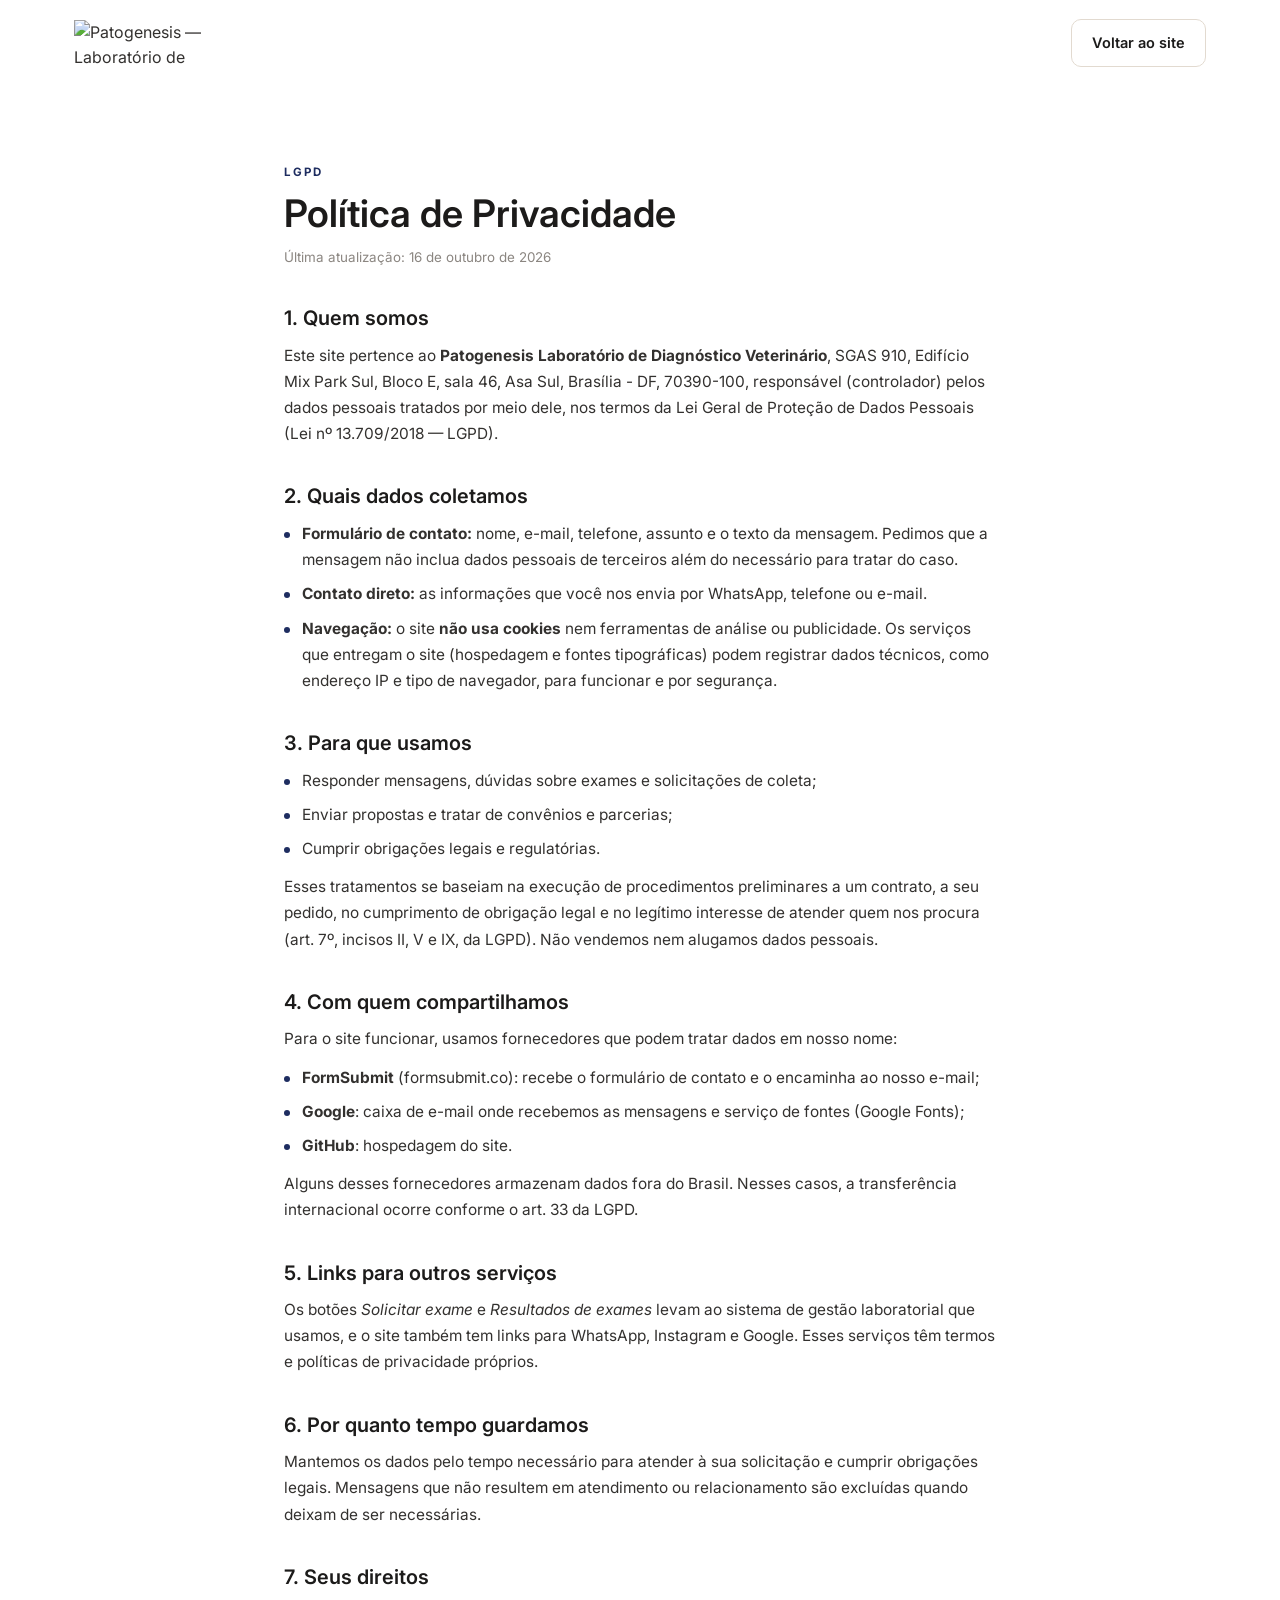
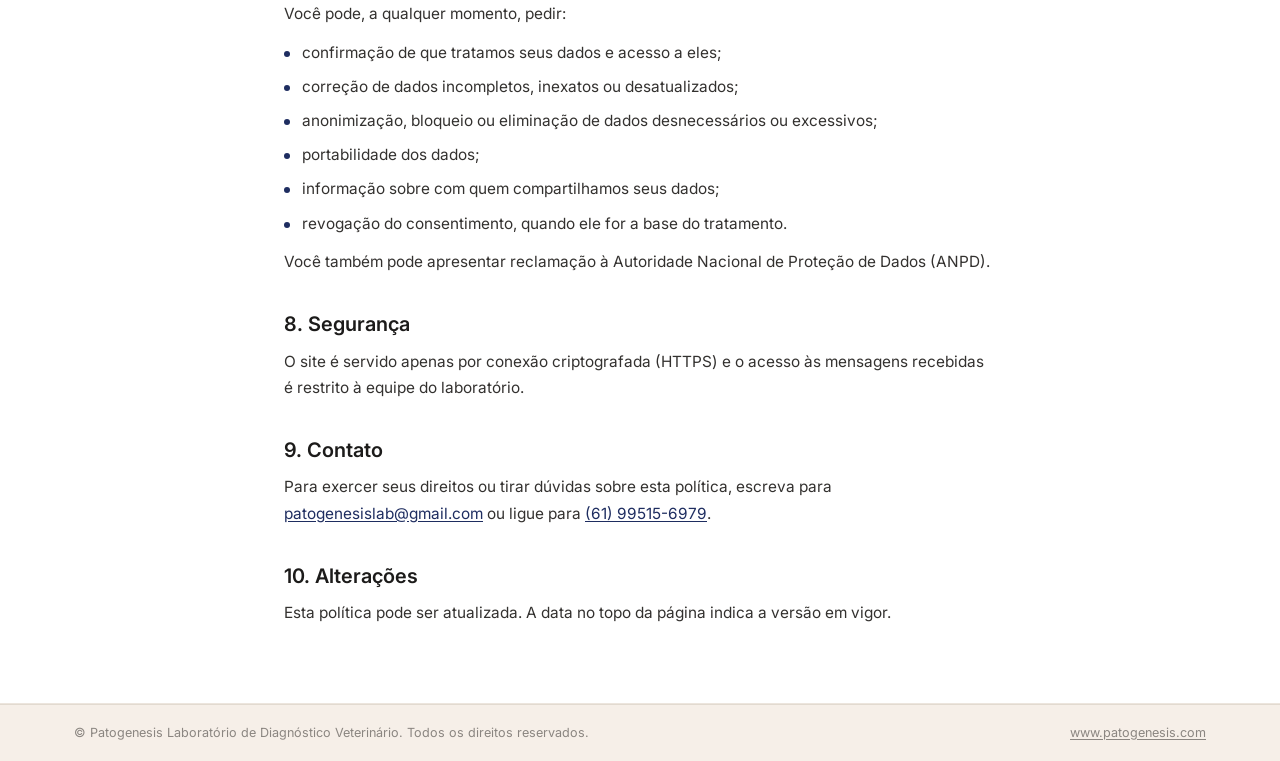
==== politica-de-privacidade.html @ 67fc570a "fix: site content and images" ====
<!DOCTYPE html>
<html lang="pt-BR">
<head>
<meta charset="UTF-8" />
<meta name="viewport" content="width=device-width, initial-scale=1" />
<title>Política de Privacidade — Patogenesis</title>
<meta name="description" content="Como o Patogenesis Laboratório de Diagnóstico Veterinário coleta, usa e protege dados pessoais, conforme a LGPD." />
<link rel="canonical" href="https://www.patogenesis.com/politica-de-privacidade.html" />
<link rel="icon" href="/favicon.ico" sizes="48x48" />
<link rel="icon" href="/assets/img/icons/favicon-32.png" type="image/png" sizes="32x32" />
<link rel="apple-touch-icon" href="/apple-touch-icon.png" />
<meta name="theme-color" content="#1e2d60" />
<link rel="preconnect" href="https://fonts.googleapis.com" />
<link rel="preconnect" href="https://fonts.gstatic.com" crossorigin />
<link href="https://fonts.googleapis.com/css2?family=Inter:wght@400;500;600;700&display=swap" rel="stylesheet" />
<link rel="stylesheet" href="/assets/css/styles.css" />
</head>
<body>

<header class="site-header page-head">
  <div class="container header-inner">
    <a class="brand" href="/">
      <img class="logo" src="/assets/img/logo.png" width="640" height="160"
           alt="Patogenesis — Laboratório de Diagnóstico Veterinário" />
    </a>
    <a class="btn btn-outline" href="/">Voltar ao site</a>
  </div>
</header>

<main class="section">
  <article class="container legal">
    <span class="eyebrow accent">LGPD</span>
    <h1>Política de Privacidade</h1>
    <p class="updated">Última atualização: 16 de outubro de 2026</p>

    <h2>1. Quem somos</h2>
    <p>Este site pertence ao <strong>Patogenesis Laboratório de Diagnóstico Veterinário</strong>,
      SGAS 910, Edifício Mix Park Sul, Bloco E, sala 46, Asa Sul, Brasília - DF, 70390-100<!--
      TODO: incluir razão social e CNPJ aqui -->, responsável (controlador) pelos dados pessoais tratados por meio dele, nos termos da
      Lei Geral de Proteção de Dados Pessoais (Lei nº 13.709/2018 — LGPD).</p>

    <h2>2. Quais dados coletamos</h2>
    <ul>
      <li><strong>Formulário de contato:</strong> nome, e-mail, telefone, assunto e o texto da mensagem.
        Pedimos que a mensagem não inclua dados pessoais de terceiros além do necessário para tratar do caso.</li>
      <li><strong>Contato direto:</strong> as informações que você nos envia por WhatsApp, telefone ou e-mail.</li>
      <li><strong>Navegação:</strong> o site <strong>não usa cookies</strong> nem ferramentas de análise ou publicidade.
        Os serviços que entregam o site (hospedagem e fontes tipográficas) podem registrar dados técnicos,
        como endereço IP e tipo de navegador, para funcionar e por segurança.</li>
    </ul>

    <h2>3. Para que usamos</h2>
    <ul>
      <li>Responder mensagens, dúvidas sobre exames e solicitações de coleta;</li>
      <li>Enviar propostas e tratar de convênios e parcerias;</li>
      <li>Cumprir obrigações legais e regulatórias.</li>
    </ul>
    <p>Esses tratamentos se baseiam na execução de procedimentos preliminares a um contrato, a seu pedido,
      no cumprimento de obrigação legal e no legítimo interesse de atender quem nos procura
      (art. 7º, incisos II, V e IX, da LGPD). Não vendemos nem alugamos dados pessoais.</p>

    <h2>4. Com quem compartilhamos</h2>
    <p>Para o site funcionar, usamos fornecedores que podem tratar dados em nosso nome:</p>
    <ul>
      <li><strong>FormSubmit</strong> (formsubmit.co): recebe o formulário de contato e o encaminha ao nosso e-mail;</li>
      <li><strong>Google</strong>: caixa de e-mail onde recebemos as mensagens e serviço de fontes (Google Fonts);</li>
      <li><strong>GitHub</strong>: hospedagem do site.</li>
    </ul>
    <p>Alguns desses fornecedores armazenam dados fora do Brasil. Nesses casos, a transferência
      internacional ocorre conforme o art. 33 da LGPD.</p>

    <h2>5. Links para outros serviços</h2>
    <p>Os botões <em>Solicitar exame</em> e <em>Resultados de exames</em> levam ao sistema de gestão
      laboratorial que usamos, e o site também tem links para WhatsApp, Instagram e Google.
      Esses serviços têm termos e políticas de privacidade próprios.</p>

    <h2>6. Por quanto tempo guardamos</h2>
    <p>Mantemos os dados pelo tempo necessário para atender à sua solicitação e cumprir obrigações
      legais. Mensagens que não resultem em atendimento ou relacionamento são excluídas quando
      deixam de ser necessárias.</p>

    <h2>7. Seus direitos</h2>
    <p>Você pode, a qualquer momento, pedir:</p>
    <ul>
      <li>confirmação de que tratamos seus dados e acesso a eles;</li>
      <li>correção de dados incompletos, inexatos ou desatualizados;</li>
      <li>anonimização, bloqueio ou eliminação de dados desnecessários ou excessivos;</li>
      <li>portabilidade dos dados;</li>
      <li>informação sobre com quem compartilhamos seus dados;</li>
      <li>revogação do consentimento, quando ele for a base do tratamento.</li>
    </ul>
    <p>Você também pode apresentar reclamação à Autoridade Nacional de Proteção de Dados (ANPD).</p>

    <h2>8. Segurança</h2>
    <p>O site é servido apenas por conexão criptografada (HTTPS) e o acesso às mensagens recebidas
      é restrito à equipe do laboratório.</p>

    <h2>9. Contato</h2>
    <p>Para exercer seus direitos ou tirar dúvidas sobre esta política, escreva para
      <a href="mailto:patogenesislab@gmail.com">patogenesislab@gmail.com</a> ou ligue para
      <a href="tel:+5561995156979">(61) 99515-6979</a>.</p>

    <h2>10. Alterações</h2>
    <p>Esta política pode ser atualizada. A data no topo da página indica a versão em vigor.</p>
  </article>
</main>

<footer class="site-footer">
  <div class="footer-bottom">
    <div class="container">
      <span>© Patogenesis Laboratório de Diagnóstico Veterinário. Todos os direitos reservados.</span>
      <a href="/">www.patogenesis.com</a>
    </div>
  </div>
</footer>

</body>
</html>
---- assets/css/styles.css ----
/* =========================================================
   Patogenesis — Laboratório de Diagnóstico Veterinário
   ========================================================= */

:root{
  /* Cor da marca — trocar aqui reflete no site inteiro */
  --brand:        #1e2d60;
  --brand-dark:   #16224a;   /* hover / estado pressionado */
  --brand-soft:   #d8deee;   /* preenchimentos e halos       */
  --brand-tint:   #f0f3fa;   /* fundo de ícones              */
  --brand-rgb:    30, 45, 96; /* usado nas sombras rgba()    */

  --ink:           #1c1b1a;
  --ink-2:         #33312f;
  --muted:         #6b6763;
  --muted-2:       #8b8681;

  --bg:            #ffffff;
  --cream:         #fbf6f1;
  --cream-2:       #f6efe8;
  --line:          #ece5dd;
  --line-2:        #e2dad0;

  --radius:        14px;
  --radius-lg:     20px;
  --shadow-sm:     0 1px 2px rgba(28,27,26,.06), 0 2px 8px rgba(28,27,26,.04);
  --shadow:        0 6px 24px rgba(28,27,26,.08);
  --shadow-lg:     0 18px 48px rgba(28,27,26,.14);

  --ff-serif:      'Inter', serif;
  --ff-sans:       'Inter', -apple-system, 'Segoe UI', Roboto, Arial, sans-serif;

  --container:     1180px;
  --header-h:      86px;
  --ease:          cubic-bezier(.22,.61,.36,1);
}

*,*::before,*::after{ box-sizing:border-box; }

html{
  scroll-behavior:smooth;
  /* clip (e não hidden) no <html>: contém o menu off-canvas, que fica em
     translateX fora da tela. `hidden` no <body> não segurava um elemento
     position:fixed e gerava barra de rolagem lateral no celular.
     Precisa ser no <html> — no <body> ele viraria contexto de rolagem
     próprio e quebraria o position:sticky do header. */
  overflow-x:clip;
}
/* Safari < 16 não conhece `clip`. Nesse caso o <html> continua `visible`,
   então o hidden do <body> propaga para o viewport normalmente e o
   position:sticky do header segue funcionando. */
@supports not (overflow: clip){
  body{ overflow-x:hidden; }
}
@media (prefers-reduced-motion: reduce){ html{ scroll-behavior:auto; } }

body{
  margin:0;
  font-family:var(--ff-sans);
  font-size:16px;
  line-height:1.6;
  color:var(--ink-2);
  background:var(--bg);
  -webkit-font-smoothing:antialiased;
}
body.no-scroll{ overflow:hidden; }

h1,h2,h3,h4{ font-family:var(--ff-serif); color:var(--ink); margin:0; line-height:1.18; font-weight:600; }
p{ margin:0; }
ul{ margin:0; padding:0; list-style:none; }
img{ max-width:100%; display:block; }
a{ color:inherit; text-decoration:none; }
button{ font:inherit; color:inherit; background:none; border:0; cursor:pointer; }

.sprite{ position:absolute; width:0; height:0; overflow:hidden; }
svg use{ pointer-events:none; }
/* Default dos ícones. :where() zera a especificidade para que qualquer
   regra de classe (.logo, .chev, .d-ico...) consiga sobrescrever. */
svg:where(:not(.sprite)){
  width:1em; height:1em; fill:none; stroke:currentColor;
  stroke-width:1.7; stroke-linecap:round; stroke-linejoin:round;
}

.container{ width:100%; max-width:var(--container); margin-inline:auto; padding-inline:24px; }

.skip-link{
  position:absolute; left:-9999px; top:0; z-index:200;
  background:var(--brand); color:#fff; padding:10px 16px; border-radius:0 0 8px 0;
}
.skip-link:focus{ left:0; }

:focus-visible{ outline:2px solid var(--brand); outline-offset:3px; border-radius:6px; }

/* ---------------- Reveal ---------------- */
.reveal{ opacity:0; transform:translateY(22px); transition:opacity .7s var(--ease), transform .7s var(--ease); }
.reveal.in{ opacity:1; transform:none; }
@media (prefers-reduced-motion: reduce){ .reveal{ opacity:1; transform:none; transition:none; } }

/* ---------------- Buttons ---------------- */
.btn{
  --btn-bg:transparent; --btn-fg:var(--ink); --btn-bd:transparent;
  display:inline-flex; align-items:center; justify-content:center; gap:8px;
  padding:11px 20px; border-radius:10px; font-size:14.5px; font-weight:600;
  background:var(--btn-bg); color:var(--btn-fg); border:1.5px solid var(--btn-bd);
  white-space:nowrap; cursor:pointer;
  transition:transform .2s var(--ease), box-shadow .25s var(--ease), background-color .2s, border-color .2s, color .2s;
}
.btn .i{ width:1.05em; height:1.05em; }
.btn:hover{ transform:translateY(-2px); }
.btn:active{ transform:translateY(0); }

.btn-primary{ --btn-bg:var(--brand); --btn-fg:#fff; --btn-bd:var(--brand); box-shadow:0 4px 14px rgba(var(--brand-rgb),.25); }
.btn-primary:hover{ --btn-bg:var(--brand-dark); --btn-bd:var(--brand-dark); box-shadow:0 10px 26px rgba(var(--brand-rgb),.34); }

.btn-outline{ --btn-bd:var(--line-2); --btn-fg:var(--ink); background:#fff; }
.btn-outline:hover{ --btn-bd:var(--brand); --btn-fg:var(--brand); box-shadow:0 8px 22px rgba(28,27,26,.08); }

.btn-ghost{ --btn-bd:var(--line-2); --btn-fg:var(--ink); background:#fff; font-weight:500; }
.btn-ghost:hover{ --btn-bd:var(--brand); --btn-fg:var(--brand); }

.btn-lg{ padding:14px 26px; font-size:15.5px; }
.btn-block{ width:100%; }

.link-more{
  display:inline-flex; align-items:center; gap:7px;
  color:var(--brand); font-size:14px; font-weight:600; padding:0;
  transition:gap .25s var(--ease), color .2s;
}
.link-more .i{ width:1em; height:1em; transition:transform .25s var(--ease); }
.link-more:hover{ color:var(--brand-dark); gap:11px; }
.link-more:hover .i{ transform:translateX(2px); }

/* ---------------- Header ---------------- */
.site-header{
  position:sticky; top:0; z-index:90;
  background:rgba(255,255,255,.86);
  backdrop-filter:blur(12px);
  border-bottom:1px solid transparent;
  transition:box-shadow .3s var(--ease), border-color .3s, background-color .3s;
}
.site-header.stuck{ background:rgba(255,255,255,.96); border-bottom-color:var(--line); box-shadow:0 4px 20px rgba(28,27,26,.06); }

/* Header apertado por natureza: 7 itens de menu + 2 CTAs + logo 4:1.
   Os tamanhos abaixo são calibrados para caber nos 1132px úteis do
   container — medidos, não estimados. Ver .nav-link/.header-actions. */
.header-inner{ display:flex; align-items:center; gap:16px; min-height:var(--header-h); }

.brand{ display:flex; align-items:center; flex-shrink:0; }
.logo{
  width:186px; height:auto;   /* PNG 4:1 com alpha -> ~47px de altura */
  transition:opacity .25s var(--ease);
}
.brand:hover .logo{ opacity:.78; }

.main-nav{ margin-left:auto; }
.nav-list{ display:flex; align-items:center; gap:2px; }

.nav-link{
  position:relative; display:inline-flex; align-items:center; gap:5px;
  padding:9px 9px; font-size:13.6px; font-weight:500; color:var(--ink-2);
  white-space:nowrap;   /* sem isso os rótulos longos quebram em 2 linhas */
  border-radius:8px; transition:color .2s;
}
.nav-link::after{
  content:''; position:absolute; left:9px; right:9px; bottom:2px; height:2px;
  background:var(--brand); border-radius:2px;
  transform:scaleX(0); transform-origin:center; transition:transform .28s var(--ease);
}
.nav-link:hover{ color:var(--brand); }
.nav-link:hover::after,
.nav-link.is-active::after{ transform:scaleX(1); }
.nav-link.is-active{ color:var(--brand); }
.nav-link .chev{ width:14px; height:14px; transition:transform .25s var(--ease); }
.has-drop:hover .chev,
.drop-toggle[aria-expanded="true"] .chev{ transform:rotate(180deg); }

.has-drop{ position:relative; }
.dropdown{
  position:absolute; top:calc(100% + 10px); left:50%; translate:-50% 0;
  width:320px; padding:8px; background:#fff;
  border:1px solid var(--line); border-radius:var(--radius); box-shadow:var(--shadow-lg);
  opacity:0; visibility:hidden; transform:translateY(8px);
  transition:opacity .22s var(--ease), transform .22s var(--ease), visibility .22s;
}
.has-drop:hover > .dropdown,
.dropdown.open{ opacity:1; visibility:visible; transform:translateY(0); }
.has-drop::before{ content:''; position:absolute; top:100%; left:0; right:0; height:14px; }

.dropdown a{ display:flex; gap:12px; align-items:flex-start; padding:10px 12px; border-radius:10px; transition:background-color .2s, transform .2s var(--ease); }
.dropdown a:hover{ background:var(--brand-tint); transform:translateX(3px); }
.d-ico{ width:20px; height:20px; color:var(--brand); flex-shrink:0; margin-top:2px; }
.dropdown a strong{ display:block; font-size:14px; font-weight:600; color:var(--ink); }
.dropdown a em{ display:block; font-size:12.5px; font-style:normal; color:var(--muted); line-height:1.45; }

.header-actions{ display:flex; align-items:center; gap:8px; flex-shrink:0; }
.header-actions .btn{ padding:10px 15px; font-size:13.4px; }
.nav-actions-mobile{ display:none; }

.hamburger{ display:none; width:42px; height:42px; border:1px solid var(--line-2); border-radius:10px; place-items:center; color:var(--ink); transition:border-color .2s, color .2s; }
.hamburger svg{ width:22px; height:22px; }
.hamburger .ico-close{ display:none; }
.hamburger:hover{ border-color:var(--brand); color:var(--brand); }

/* ---------------- Hero ---------------- */
.hero{ position:relative; padding-top:38px; background:#fff; }
.hero::before{
  content:''; position:absolute; top:0; left:0; right:0; height:calc(100% - 158px);
  background:var(--cream);
}
.hero-bg{ position:absolute; top:0; right:0; width:56%; height:calc(100% - 158px); overflow:hidden; }
.hero-bg img{ width:100%; height:100%; object-fit:cover; }
.hero-fade{ position:absolute; inset:0; background:linear-gradient(90deg, var(--cream) 0%, rgba(251,246,241,.85) 26%, rgba(251,246,241,0) 62%); }

.hero-inner{ position:relative; z-index:2; }
/* 620px dá folga para "Diagnóstico veterinário" (~556px a 52px) caber
   numa linha só — sem isso os <br> do H1 virariam 4 linhas. */
.hero-copy{ max-width:620px; padding:44px 0 76px; }
.hero-copy h1{ font-size:clamp(34px,4.4vw,52px); letter-spacing:-.4px; }
.hero-copy h1 .hl{ color:var(--brand); }
.lead{ margin-top:20px; font-size:16.5px; color:var(--muted); max-width:470px; }
.hero-cta{ display:flex; flex-wrap:wrap; gap:14px; margin-top:30px; }

/* Feature strip */
.features{
  position:relative; z-index:3;
  display:grid; grid-template-columns:repeat(4,1fr); gap:8px;
  background:#fff; border:1px solid var(--line); border-radius:var(--radius-lg);
  box-shadow:var(--shadow); padding:30px 18px; margin-bottom:70px;
}
.feature{ padding:6px 16px; border-right:1px solid var(--line); }
.feature:last-child{ border-right:0; }
.f-ico{ display:grid; place-items:center; width:42px; height:42px; border-radius:12px; background:var(--brand-tint); color:var(--brand); margin-bottom:14px; transition:transform .3s var(--ease), background-color .3s; }
.f-ico svg{ width:22px; height:22px; }
.feature:hover .f-ico{ transform:translateY(-3px) scale(1.06); background:var(--brand-soft); }
.feature h3{ font-family:var(--ff-sans); font-size:15px; font-weight:700; color:var(--ink); }
.feature p{ margin-top:7px; font-size:13.4px; color:var(--muted); line-height:1.55; }

/* ---------------- Sections ---------------- */
.section{ padding:76px 0; }
.section-head{ text-align:center; margin-bottom:44px; }
.section-head h2{ font-size:clamp(27px,3.2vw,34px); }
.section-head .rule{ display:block; width:56px; height:3px; border-radius:3px; background:var(--brand); margin:16px auto 0; }
.section-sub{ margin-top:16px; color:var(--muted); max-width:620px; margin-inline:auto; font-size:15.4px; }
.section-sub.left{ margin-inline:0; }

.eyebrow{ display:block; font-size:11.5px; font-weight:700; letter-spacing:.16em; text-transform:uppercase; color:var(--muted-2); margin-bottom:10px; }
.eyebrow.accent{ color:var(--brand); }

/* ---------------- Exames ---------------- */
.exams{ display:grid; grid-template-columns:repeat(4,1fr); gap:18px; }

.exam-card{
  background:#fff; border:1px solid var(--line); border-radius:var(--radius);
  overflow:hidden; box-shadow:var(--shadow-sm);
  transition:transform .35s var(--ease), box-shadow .35s var(--ease), border-color .3s;
}
.exam-card:hover{ transform:translateY(-7px); box-shadow:var(--shadow-lg); border-color:var(--line-2); }
.exam-media{ aspect-ratio:16/11; overflow:hidden; background:var(--cream-2); }
.exam-media img{ width:100%; height:100%; object-fit:cover; transition:transform .6s var(--ease); }
.exam-card:hover .exam-media img{ transform:scale(1.07); }
.exam-body{ padding:18px 18px 20px; }
.exam-body h3{ font-size:17px; }
.exam-body p{ margin:9px 0 14px; font-size:13.6px; color:var(--muted); line-height:1.55; }
.exam-card.flash{ animation:flash 1.2s var(--ease); }
@keyframes flash{
  0%,100%{ box-shadow:var(--shadow-sm); }
  30%{ box-shadow:0 0 0 3px var(--brand-soft), 0 0 0 5px rgba(var(--brand-rgb),.35); }
}

/* ---------------- Especialista ---------------- */
.specialist{ background:linear-gradient(180deg,#fff 0%, var(--cream) 100%); }
.specialist-grid{ display:grid; grid-template-columns:.86fr 1.15fr .95fr; gap:34px; align-items:center; }

.spec-photo{ border-radius:var(--radius-lg); overflow:hidden; box-shadow:var(--shadow); }
/* height:auto e obrigatorio: sem ele o atributo height="645" do <img>
   vira height:645px e anula o aspect-ratio, esticando a foto. */
.spec-photo img{ width:100%; height:auto; aspect-ratio:4/4.3; object-fit:cover; transition:transform .7s var(--ease); }
.spec-photo:hover img{ transform:scale(1.04); }

.spec-copy h2{ font-size:clamp(26px,3vw,33px); }
.spec-role{ margin-top:6px; font-size:14px; color:var(--muted); }
.spec-list{ margin:20px 0 24px; display:grid; gap:9px; }
.spec-list li{ display:flex; gap:10px; align-items:flex-start; font-size:14.2px; color:var(--ink-2); }
.spec-list .i{ width:14px; height:14px; color:var(--brand); flex-shrink:0; margin-top:5px; }

.spec-stats{ display:grid; gap:6px; background:#fff; border:1px solid var(--line); border-radius:var(--radius-lg); padding:12px 26px; box-shadow:var(--shadow); }
.stat{ display:flex; gap:16px; align-items:center; padding:20px 0; border-bottom:1px solid var(--line); }
.stat:last-child{ border-bottom:0; }
.s-ico{ display:grid; place-items:center; width:46px; height:46px; border-radius:50%; background:var(--brand-tint); color:var(--brand); flex-shrink:0; transition:transform .3s var(--ease); }
.s-ico svg{ width:22px; height:22px; }
.stat:hover .s-ico{ transform:scale(1.08) rotate(-4deg); }
.stat strong{ display:block; font-family:var(--ff-serif); font-size:23px; color:var(--ink); font-weight:600; }
.stat strong .plus{ color:var(--ink); }
.stat p{ font-size:13.4px; color:var(--muted); margin-top:2px; }

/* ---------------- Para veterinários ---------------- */
.vets{ background:var(--cream); }
.vets-grid{ display:grid; grid-template-columns:1fr 1fr; align-items:stretch; }
.vets-copy{
  display:grid; grid-template-columns:1fr 1fr; gap:36px; align-items:center;
  padding:64px 48px 64px max(24px, calc((100vw - var(--container))/2 + 24px));
}
.vets-inner h2{ font-size:clamp(23px,2.5vw,28px); }
.vets-inner p{ margin:16px 0 24px; font-size:14.4px; color:var(--muted); }

.vets-cards{ display:grid; grid-template-columns:1fr 1fr; gap:12px; }
.vcard{
  display:grid; gap:12px; justify-items:start; text-align:left;
  background:#fff; border:1px solid var(--line); border-radius:var(--radius);
  padding:18px 16px; box-shadow:var(--shadow-sm);
  transition:transform .3s var(--ease), box-shadow .3s var(--ease), border-color .25s;
}
.vcard:hover{ transform:translateY(-5px); box-shadow:var(--shadow); border-color:var(--brand); }
.v-ico{ display:grid; place-items:center; width:38px; height:38px; border-radius:10px; background:var(--brand-tint); color:var(--brand); transition:background-color .25s; }
.v-ico svg{ width:20px; height:20px; }
.vcard:hover .v-ico{ background:var(--brand-soft); }
.vcard strong{ font-size:13.6px; font-weight:600; color:var(--ink); line-height:1.35; }

.vets-media{ position:relative; overflow:hidden; min-height:320px; }
.vets-media img{ position:absolute; inset:0; width:100%; height:100%; object-fit:cover; transition:transform .8s var(--ease); }
.vets-media:hover img{ transform:scale(1.05); }

/* ---------------- Casos clínicos ---------------- */
.case-grid{ display:grid; grid-template-columns:repeat(3,1fr); gap:22px; }
.case-card{
  background:#fff; border:1px solid var(--line); border-radius:var(--radius); overflow:hidden;
  box-shadow:var(--shadow-sm); transition:transform .35s var(--ease), box-shadow .35s var(--ease);
}
.case-card:hover{ transform:translateY(-6px); box-shadow:var(--shadow-lg); }
.case-media{ position:relative; aspect-ratio:16/9; overflow:hidden; background:var(--cream-2); }
.case-media img{ width:100%; height:100%; object-fit:cover; transition:transform .6s var(--ease); }
.case-card:hover .case-media img{ transform:scale(1.06); }
.case-media .tag{
  position:absolute; left:14px; bottom:14px; padding:5px 12px; border-radius:999px;
  background:rgba(255,255,255,.94); color:var(--brand); font-size:11.5px; font-weight:700;
  letter-spacing:.04em; text-transform:uppercase; box-shadow:var(--shadow-sm);
}
.case-card h3{ font-size:17.5px; padding:18px 20px 0; }
.case-card p{ padding:0 20px; margin:10px 0 14px; font-size:13.8px; color:var(--muted); line-height:1.6; }
.case-card .link-more{ margin:0 20px 20px; }

/* ---------------- Depoimentos ---------------- */
.testimonials{ background:var(--cream); }
.carousel{ position:relative; padding-bottom:44px; }
.car-viewport{ overflow:hidden; }
.car-track{ display:flex; gap:22px; transition:transform .55s var(--ease); will-change:transform; cursor:grab; }
.car-track.dragging{ transition:none; cursor:grabbing; }

.t-card{
  flex:0 0 calc((100% - 44px)/3);
  /* coluna flex + margin-top:auto no <footer>: a trilha estica todos os
     cards a altura do maior, e sem isso o rodape dos curtos ficaria
     boiando no meio, com um vazio embaixo. */
  display:flex; flex-direction:column;
  position:relative; background:#fff; border:1px solid var(--line); border-radius:var(--radius);
  padding:28px 24px 22px; box-shadow:var(--shadow-sm);
  transition:transform .35s var(--ease), box-shadow .35s var(--ease);
}
.t-card:hover{ transform:translateY(-5px); box-shadow:var(--shadow); }
.t-quote{ width:26px; height:26px; color:var(--brand); opacity:.5; margin-bottom:10px; }
.t-card p{
  font-size:14.4px; font-style:italic; color:var(--ink-2); line-height:1.7;
  /* margin:auto 0 centraliza a citacao na sobra vertical. Sem isso um
     depoimento de uma linha fica colado no topo de um card alto, com um
     buraco ate o rodape. */
  margin:auto 0;
  /* as avaliacoes vao de 27 a 380 caracteres; o clamp limita a 7 linhas
     para uma nao inflar a altura de todas. O texto completo fica no Google. */
  display:-webkit-box; -webkit-box-orient:vertical; -webkit-line-clamp:7; line-clamp:7;
  overflow:hidden;
}
.t-card footer{ display:flex; align-items:center; gap:12px; margin-top:0; padding-top:18px; border-top:1px solid var(--line); }
.t-card footer img{ width:42px; height:42px; border-radius:50%; object-fit:cover; flex-shrink:0; }
.t-card footer strong{ display:block; font-size:14px; color:var(--ink); }
.t-card footer small{ display:block; font-size:12.5px; color:var(--muted); }
.stars{ margin-left:auto; display:flex; gap:2px; color:var(--brand); }
.stars svg{ width:13px; height:13px; }

.car-nav{
  position:absolute; top:44%; z-index:4; display:grid; place-items:center;
  width:42px; height:42px; border-radius:50%; background:#fff; border:1px solid var(--line);
  color:var(--ink); box-shadow:var(--shadow-sm);
  transition:background-color .22s, color .22s, transform .22s var(--ease), opacity .22s;
}
.car-nav svg{ width:20px; height:20px; }
.car-nav.prev{ left:-18px; transform:rotate(90deg); }
.car-nav.next{ right:-18px; transform:rotate(-90deg); }
.car-nav:hover{ background:var(--brand); color:#fff; border-color:var(--brand); }
.car-nav.prev:hover{ transform:rotate(90deg) scale(1.08); }
.car-nav.next:hover{ transform:rotate(-90deg) scale(1.08); }
.car-nav[disabled]{ opacity:.35; pointer-events:none; }

.car-dots{ display:flex; justify-content:center; gap:8px; position:absolute; bottom:6px; left:0; right:0; }
.car-dots button{ width:8px; height:8px; border-radius:50%; background:var(--line-2); transition:width .3s var(--ease), background-color .3s; }
.car-dots button:hover{ background:var(--muted-2); }
.car-dots button.active{ width:24px; border-radius:5px; background:var(--brand); }

/* ---------------- Convite para avaliar ---------------- */
.reviews-cta{
  display:flex; align-items:center; justify-content:center; gap:28px; flex-wrap:wrap;
  margin-top:34px; padding:26px 32px; border-radius:var(--radius-lg);
  background:#fff; border:1px solid var(--line); box-shadow:var(--shadow-sm);
}
.rv-score{ display:grid; justify-items:center; gap:3px; flex-shrink:0; }
.rv-num{ font-size:34px; font-weight:700; color:var(--ink); line-height:1; }
.rv-score .stars{ margin-left:0; }
.rv-score .stars svg{ width:15px; height:15px; }
.rv-score small{ font-size:12.4px; color:var(--muted); }
.reviews-cta > p{ font-size:14.8px; color:var(--muted); max-width:480px; }
.btn-stars{ display:inline-flex; gap:2px; }
.btn-stars svg{ width:14px; height:14px; fill:currentColor; stroke:none; }
@media (max-width:720px){
  .reviews-cta{ flex-direction:column; text-align:center; gap:18px; padding:24px 20px; }
  .reviews-cta .btn{ width:100%; }
}

/* ---------------- Convênios ---------------- */
.conv-grid{ display:grid; grid-template-columns:repeat(3,1fr); gap:22px; }
.conv-card{
  background:#fff; border:1px solid var(--line); border-radius:var(--radius); padding:28px 24px;
  box-shadow:var(--shadow-sm); transition:transform .3s var(--ease), box-shadow .3s var(--ease), border-color .25s;
}
.conv-card:hover{ transform:translateY(-5px); box-shadow:var(--shadow); border-color:var(--brand); }
.c-ico{ display:grid; place-items:center; width:46px; height:46px; border-radius:12px; background:var(--brand-tint); color:var(--brand); margin-bottom:16px; }
.c-ico svg{ width:23px; height:23px; }
.conv-card h3{ font-size:18px; }
.conv-card p{ margin-top:9px; font-size:14px; color:var(--muted); line-height:1.6; }

.conv-cta{
  display:flex; align-items:center; justify-content:space-between; gap:26px; flex-wrap:wrap;
  padding:32px 36px; border-radius:var(--radius-lg);   /* sem margin-top: o CTA agora segue direto o cabecalho da secao */
  background:linear-gradient(120deg, var(--brand-tint), var(--cream-2));
  border:1px solid var(--line);
}
/* ---------------- Planos atendidos ---------------- */
.plans{
  --k:1;   /* multiplicador de tamanho; reduzido no mobile */
  display:flex; flex-wrap:wrap; align-items:center; justify-content:center;
  gap:28px 56px; margin-bottom:22px;
}
.plans li{ display:grid; place-items:center; }
/* altura e largura definidas no CSS: sem o width:auto os atributos
   width/height do <img> venceriam e distorceriam o logo */
.plans img{ height:calc(var(--h) * var(--k)); width:auto; transition:transform .3s var(--ease); }
.plans li:hover img{ transform:translateY(-3px); }
.plans-note{ text-align:center; margin-bottom:38px; font-size:14.4px; color:var(--muted); }
.plans-note .link-more{ margin-left:6px; }
@media (max-width:720px){
  .plans{ --k:.78; gap:22px 34px; margin-bottom:18px; }
  .plans-note{ margin-bottom:30px; }
  /* no celular o link desce para a linha de baixo em vez de quebrar no meio */
  .plans-note .link-more{ display:flex; justify-content:center; margin:6px 0 0; }
}

.conv-cta h3{ font-size:22px; }
.conv-cta p{ margin-top:7px; font-size:14.4px; color:var(--muted); }

/* ---------------- Contato ---------------- */
.contato{ background:linear-gradient(180deg,#fff 0%, var(--cream) 100%); }
.contato-grid{ display:grid; grid-template-columns:1fr 1fr; gap:56px; align-items:start; }
.contato h2{ font-size:clamp(26px,3vw,33px); }

.contact-list{ display:grid; gap:14px; margin:28px 0; }
.contact-list li{ display:flex; align-items:center; gap:14px; font-size:15px; }
/* itens de 2 linhas (endereço, horários): icone alinhado ao topo */
.contact-list li:has(br){ align-items:flex-start; }
.contact-list li:has(br) > :not(.ct-ico){ padding-top:8px; }
.contact-list address{ font-style:normal; margin:0; line-height:1.5; }
.ct-ico{ display:grid; place-items:center; width:40px; height:40px; border-radius:11px; background:#fff; border:1px solid var(--line); color:var(--brand); flex-shrink:0; transition:background-color .25s, color .25s, transform .25s var(--ease); }
.ct-ico svg{ width:19px; height:19px; }
.contact-list li:hover .ct-ico{ background:var(--brand); color:#fff; transform:translateY(-2px); }
.contact-list a{ transition:color .2s; }
.contact-list a:hover{ color:var(--brand); }
.contact-actions{ display:flex; gap:12px; flex-wrap:wrap; }

.contact-form{ background:#fff; border:1px solid var(--line); border-radius:var(--radius-lg); padding:32px; box-shadow:var(--shadow); }
.contact-form h3{ font-size:21px; margin-bottom:20px; }

.field{ display:block; margin-bottom:16px; border:0; padding:0; }
.field-row{ display:grid; grid-template-columns:1fr 1fr; gap:14px; }
.field label,.field legend{ display:block; font-size:13px; font-weight:600; color:var(--ink-2); margin-bottom:7px; padding:0; }
.field input,.field select,.field textarea{
  width:100%; padding:11px 14px; font:inherit; font-size:14.5px; color:var(--ink);
  background:#fff; border:1.5px solid var(--line-2); border-radius:10px;
  transition:border-color .2s, box-shadow .2s, background-color .2s;
}
.field textarea{ resize:vertical; min-height:96px; }
.field input::placeholder,.field textarea::placeholder{ color:#b6afa8; }
.field input:hover,.field select:hover,.field textarea:hover{ border-color:var(--muted-2); }
.field input:focus,.field select:focus,.field textarea:focus{
  outline:none; border-color:var(--brand); box-shadow:0 0 0 4px rgba(var(--brand-rgb),.15);
}
.field.invalid input,.field.invalid select,.field.invalid textarea{ border-color:#d9483b; background:#fef7f6; }
.err{ display:none; margin-top:6px; font-size:12.4px; color:#d9483b; }
.field.invalid .err{ display:block; }
.form-note{ margin-top:12px; font-size:12.3px; color:var(--muted-2); text-align:center; }

.chips{ display:flex; flex-wrap:wrap; gap:8px; }
.chip{ position:relative; cursor:pointer; }
.chip input{ position:absolute; opacity:0; width:0; height:0; }
.chip span{
  display:inline-block; padding:8px 14px; border-radius:999px; font-size:13.2px; font-weight:500;
  border:1.5px solid var(--line-2); background:#fff; color:var(--ink-2);
  transition:all .2s var(--ease);
}
.chip:hover span{ border-color:var(--brand); color:var(--brand); }
.chip input:checked + span{ background:var(--brand); border-color:var(--brand); color:#fff; }
.chip input:focus-visible + span{ outline:2px solid var(--brand); outline-offset:2px; }

/* ---------------- Footer ---------------- */
.site-footer{ background:var(--cream-2); border-top:1px solid var(--line); }
.footer-grid{ display:grid; grid-template-columns:1.25fr 1.2fr .95fr .95fr; gap:36px; padding:56px 24px 42px; }
.f-brand .brand{ margin-bottom:18px; }
.f-brand .logo{ width:214px; }
.socials{ display:flex; gap:10px; }
.socials a{ display:grid; place-items:center; width:38px; height:38px; border-radius:10px; border:1px solid var(--line-2); color:var(--muted); background:#fff; transition:all .22s var(--ease); }
.socials a svg{ width:19px; height:19px; }
.socials a:hover{ background:var(--brand); border-color:var(--brand); color:#fff; transform:translateY(-3px); }

.f-col h4{ font-family:var(--ff-sans); font-size:14.5px; font-weight:700; color:var(--ink); margin-bottom:16px; }
.f-col p{ font-size:13.8px; color:var(--muted); margin-bottom:16px; line-height:1.6; }
.f-nav-cols{ display:grid; grid-template-columns:1fr 1fr; gap:8px 20px; }
.f-nav-cols li,.f-contact li{ margin-bottom:9px; }
.f-nav-cols a{ font-size:13.8px; color:var(--muted); transition:color .2s, padding-left .22s var(--ease); }
.f-nav-cols a:hover{ color:var(--brand); padding-left:4px; }
.f-contact li{ display:flex; align-items:center; gap:10px; font-size:13.8px; color:var(--muted); }
.f-contact li:has(address){ align-items:flex-start; }
.f-contact address{ font-style:normal; margin:0; line-height:1.55; }
.f-contact li:has(address) .i{ margin-top:3px; }
.f-contact .i{ width:16px; height:16px; color:var(--brand); flex-shrink:0; }
.f-contact a{ transition:color .2s; }
.f-contact a:hover{ color:var(--brand); }

.footer-bottom{ border-top:1px solid var(--line-2); }
.footer-bottom .container{ display:flex; justify-content:space-between; align-items:center; gap:16px; flex-wrap:wrap; padding-block:18px; font-size:12.6px; color:var(--muted-2); }
.dev{ display:inline-flex; align-items:center; gap:6px; }
.dev .i{ width:12px; height:12px; color:var(--brand); }

/* ---------------- FABs ---------------- */
.fab{
  position:fixed; right:22px; z-index:80; display:grid; place-items:center;
  width:52px; height:52px; border-radius:50%; color:#fff; box-shadow:var(--shadow-lg);
  transition:transform .28s var(--ease), opacity .28s, visibility .28s, background-color .22s;
}
.fab svg{ width:26px; height:26px; }
.fab:hover{ transform:translateY(-4px) scale(1.05); }
.fab.whats{ bottom:22px; background:#25d366; }
.fab.whats:hover{ background:#1eb857; }
.fab.top{ bottom:86px; width:44px; height:44px; background:var(--ink); opacity:0; visibility:hidden; }
.fab.top svg{ width:20px; height:20px; }
.fab.top.show{ opacity:1; visibility:visible; }
.fab.top:hover{ background:var(--brand); }

/* ---------------- Modais ---------------- */
.modal{ position:fixed; inset:0; z-index:120; display:none; }
.modal.open{ display:block; }
.modal-backdrop{ position:absolute; inset:0; background:rgba(28,27,26,.55); backdrop-filter:blur(3px); animation:fadeIn .25s var(--ease); }
@keyframes fadeIn{ from{ opacity:0; } to{ opacity:1; } }

.modal-box{
  position:relative; z-index:2; width:min(680px, calc(100% - 32px));
  max-height:calc(100vh - 56px); overflow-y:auto;
  margin:28px auto; background:#fff; border-radius:var(--radius-lg); padding:34px;
  box-shadow:var(--shadow-lg); animation:popIn .32s var(--ease);
}
/* overflow-y:auto (e nao hidden): com listas de 5 itens o conteudo passa da
   altura da tela em notebooks baixos e celulares, e o hidden cortava os
   botoes do rodape sem permitir rolar. Qualquer overflow != visible ja
   recorta a imagem no border-radius, entao os cantos continuam redondos. */
.modal-box.slim{ width:min(560px, calc(100% - 32px)); padding:0; overflow-x:hidden; overflow-y:auto; }
@keyframes popIn{ from{ opacity:0; transform:translateY(24px) scale(.98); } to{ opacity:1; transform:none; } }

.modal-close{
  position:absolute; top:14px; right:14px; z-index:3; display:grid; place-items:center;
  width:36px; height:36px; border-radius:50%; background:rgba(255,255,255,.92); color:var(--ink);
  transition:background-color .2s, color .2s, transform .2s var(--ease);
}
.modal-close svg{ width:19px; height:19px; }
.modal-close:hover{ background:var(--brand); color:#fff; transform:rotate(90deg); }

.modal-head{ margin-bottom:22px; }
.modal-head h3{ font-size:25px; }
.modal-head p{ margin-top:8px; font-size:14.2px; color:var(--muted); }
.modal-actions{ display:flex; gap:12px; justify-content:flex-end; margin-top:22px; flex-wrap:wrap; }
.modal-actions.center{ justify-content:center; }

.modal-success{ text-align:center; padding:24px 0; }
.modal-success .ok{ display:grid; place-items:center; width:64px; height:64px; margin:0 auto 18px; border-radius:50%; background:var(--brand-tint); color:var(--brand); }
.modal-success .ok svg{ width:32px; height:32px; stroke-width:2.2; }
.modal-success h3{ font-size:24px; }
.modal-success p{ margin-top:10px; color:var(--muted); font-size:14.6px; }

.info-media{ height:190px; overflow:hidden; background:var(--cream-2); }
.info-media img{ width:100%; height:100%; object-fit:cover; }
.info-body{ padding:26px 30px 30px; }
.info-body h3{ font-size:24px; }
.info-body > p{ margin-top:10px; font-size:14.6px; color:var(--muted); line-height:1.65; }
.info-list{ display:grid; gap:9px; margin-top:18px; }
.info-list li{ display:flex; gap:10px; align-items:flex-start; font-size:14px; }
.info-list li::before{ content:''; width:6px; height:6px; border-radius:50%; background:var(--brand); flex-shrink:0; margin-top:8px; }

/* ---------------- Toast ---------------- */
.toast{
  position:fixed; left:50%; bottom:28px; translate:-50% 0; z-index:150;
  padding:13px 22px; border-radius:12px; background:var(--ink); color:#fff; font-size:14px;
  box-shadow:var(--shadow-lg); opacity:0; visibility:hidden; transform:translateY(14px);
  transition:opacity .3s var(--ease), transform .3s var(--ease), visibility .3s;
}
.toast.show{ opacity:1; visibility:visible; transform:translateY(0); }

.form-note a,.footer-bottom a{ text-decoration:underline; text-underline-offset:2px; transition:color .2s; }
.form-note a:hover,.footer-bottom a:hover{ color:var(--brand); }

/* ---------------- Páginas avulsas (404, privacidade) ---------------- */
.page-head .header-inner{ justify-content:space-between; }
.page-404{ min-height:calc(100vh - var(--header-h) - 60px); display:grid; place-items:center; text-align:center; padding:60px 0; }
.page-404 .code{ font-size:clamp(64px,12vw,110px); font-weight:700; line-height:1; color:var(--brand-soft); }
.page-404 h1{ font-size:clamp(26px,3.4vw,34px); margin-top:8px; }
.page-404 p{ margin:14px auto 28px; max-width:440px; color:var(--muted); }
.page-404 .btn{ margin:4px; }

.legal{ max-width:760px; }
.legal h1{ font-size:clamp(28px,3.6vw,38px); }
.legal .updated{ margin-top:10px; font-size:13.4px; color:var(--muted-2); }
.legal h2{ font-size:20px; margin:38px 0 12px; }
.legal p,.legal li{ font-size:15.4px; line-height:1.7; }
.legal p + p,.legal ul + p{ margin-top:12px; }
.legal ul{ display:grid; gap:8px; margin-top:12px; }
.legal li{ position:relative; padding-left:18px; }
.legal li::before{ content:''; position:absolute; left:0; top:11px; width:6px; height:6px; border-radius:50%; background:var(--brand); }
.legal a{ color:var(--brand); text-decoration:underline; text-underline-offset:2px; }

/* =========================================================
   Responsivo
   ========================================================= */
@media (max-width:1120px){
  .exams{ grid-template-columns:repeat(3,1fr); }
  .specialist-grid{ grid-template-columns:1fr 1fr; }
  .spec-stats{ grid-column:1/-1; }
}

/* O menu desktop só cabe acima de ~1080px. Abaixo disso vai para o
   hambúrguer — comprimir mais deixaria os rótulos ilegíveis. */
@media (max-width:1080px){
  :root{ --header-h:74px; }
  .logo{ width:200px; }
  .hamburger{ display:grid; }
  .header-actions{ display:none; }

  /* backdrop-filter transforma o header em bloco contentor de descendentes
     position:fixed. Com ele, o .main-nav se ancorava nos 74px do header em
     vez do viewport: o drawer colapsava para 44px de altura e o translateX
     de fechamento saía da tela. Sem blur aqui, fundo opaco no lugar. */
  .site-header{ backdrop-filter:none; background:#fff; }
  .site-header.stuck{ background:#fff; }

  /* O painel NUNCA sai da tela. Um translateX(105%) para escondê-lo deixava
     ~325px de conteúdo à direita do viewport: isso alarga a layout viewport
     do celular, e todo position:fixed (o botão do WhatsApp, por exemplo)
     passa a se ancorar nessa largura maior, indo parar fora da tela.
     Fechado ele fica no lugar e some por opacity/visibility. */
  .main-nav{
    position:fixed; inset:var(--header-h) 0 0 auto; width:min(360px,86vw);
    background:#fff; border-left:1px solid var(--line); box-shadow:var(--shadow-lg);
    padding:22px; overflow-y:auto;
    opacity:0; visibility:hidden; transform:translateY(-12px);
    transition:opacity .28s var(--ease), transform .28s var(--ease), visibility .28s;
  }
  .main-nav.open{ opacity:1; visibility:visible; transform:none; }
  .nav-list{ flex-direction:column; align-items:stretch; gap:2px; }
  .nav-link{ width:100%; justify-content:space-between; padding:13px 12px; font-size:15px; border-radius:10px; }
  .nav-link::after{ display:none; }
  .nav-link:hover,.nav-link.is-active{ background:var(--brand-tint); }
  .has-drop::before{ display:none; }
  .dropdown{
    position:static; width:100%; translate:none; transform:none; box-shadow:none;
    border:0; border-left:2px solid var(--brand-soft); border-radius:0; margin:2px 0 6px 12px;
    padding:0 0 0 6px; opacity:1; visibility:visible;
    display:none;
  }
  .has-drop:hover > .dropdown{ display:none; }
  .dropdown.open{ display:block; animation:slideDown .28s var(--ease); }
  @keyframes slideDown{ from{ opacity:0; transform:translateY(-6px); } to{ opacity:1; transform:none; } }
  .nav-actions-mobile{ display:grid; gap:10px; margin-top:22px; padding-top:22px; border-top:1px solid var(--line); }
  body.nav-open{ overflow:hidden; }
  .nav-scrim{ position:fixed; inset:var(--header-h) 0 0 0; background:rgba(28,27,26,.35); z-index:-1; }

  .hero{ background:var(--cream); padding-top:0; }
  .hero::before{ display:none; }
  .hero-bg{ position:relative; width:100%; height:280px; }
  .hero-fade{ background:linear-gradient(0deg, var(--cream) 2%, rgba(251,246,241,0) 60%); }
  .hero-copy{ padding:34px 0 48px; max-width:none; }
  .features{ grid-template-columns:1fr 1fr; padding:22px 10px; }
  .feature:nth-child(2n){ border-right:0; }
  .feature:nth-child(-n+2){ padding-bottom:20px; border-bottom:1px solid var(--line); }
  .feature:nth-child(n+3){ padding-top:20px; }

  .vets-grid{ grid-template-columns:1fr; }
  .vets-copy{ padding:52px 24px; grid-template-columns:1fr; gap:28px; }
  .vets-media{ min-height:260px; }

  .case-grid,.conv-grid{ grid-template-columns:1fr 1fr; }
  .contato-grid{ grid-template-columns:1fr; gap:38px; }
  .t-card{ flex:0 0 calc((100% - 22px)/2); }
  .footer-grid{ grid-template-columns:1fr 1fr; gap:32px; }
}

@media (max-width:720px){
  .section{ padding:56px 0; }
  .exams{ grid-template-columns:1fr 1fr; }
  .case-grid,.conv-grid{ grid-template-columns:1fr; }
  .specialist-grid{ grid-template-columns:1fr; }
  .vets-cards{ grid-template-columns:1fr 1fr; }
  .t-card{ flex:0 0 100%; }
  .car-nav.prev{ left:-6px; }
  .car-nav.next{ right:-6px; }
  .conv-cta{ padding:26px 24px; }
  .modal-box{ padding:26px 20px; margin:14px auto; }
  .modal-box.slim{ padding:0; max-height:calc(100vh - 28px); }
  .info-media{ height:140px; }
  .info-body{ padding:22px 20px 24px; }
  .field-row{ grid-template-columns:1fr; }
  .modal-actions .btn{ flex:1; }
  .footer-bottom .container{ justify-content:center; text-align:center; }
}

@media (max-width:520px){
  .container{ padding-inline:18px; }
  .logo,.f-brand .logo{ width:176px; }
  /* abaixo disso a linha não cabe: solta a quebra em vez de virar 4 linhas */
  .hero-copy h1 br{ display:none; }
  .features{ grid-template-columns:1fr; }
  .feature{ border-right:0; }
  .feature:nth-child(-n+3){ border-bottom:1px solid var(--line); padding-bottom:18px; }
  .feature:nth-child(n+2){ padding-top:18px; }
  .exams{ grid-template-columns:1fr; }
  .footer-grid{ grid-template-columns:1fr; }
  .hero-cta .btn{ width:100%; }
  .fab{ right:14px; }
}
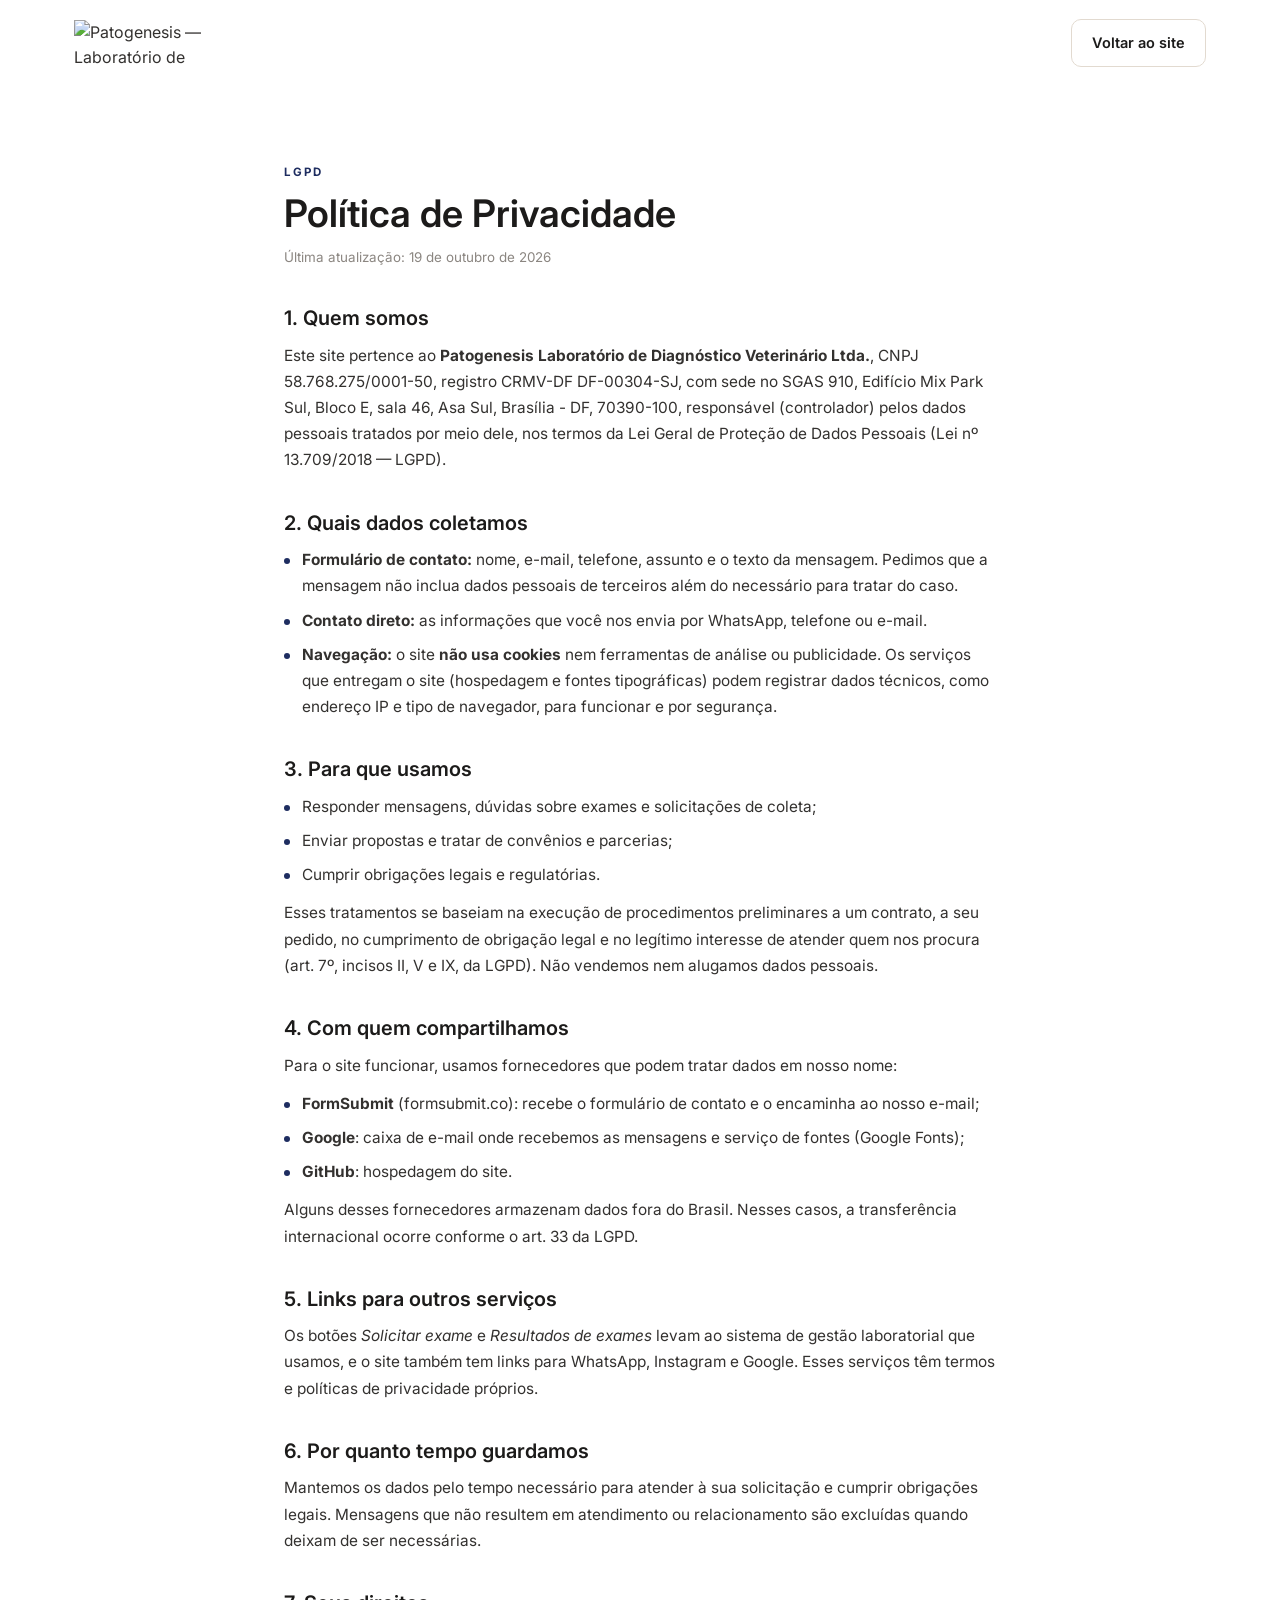
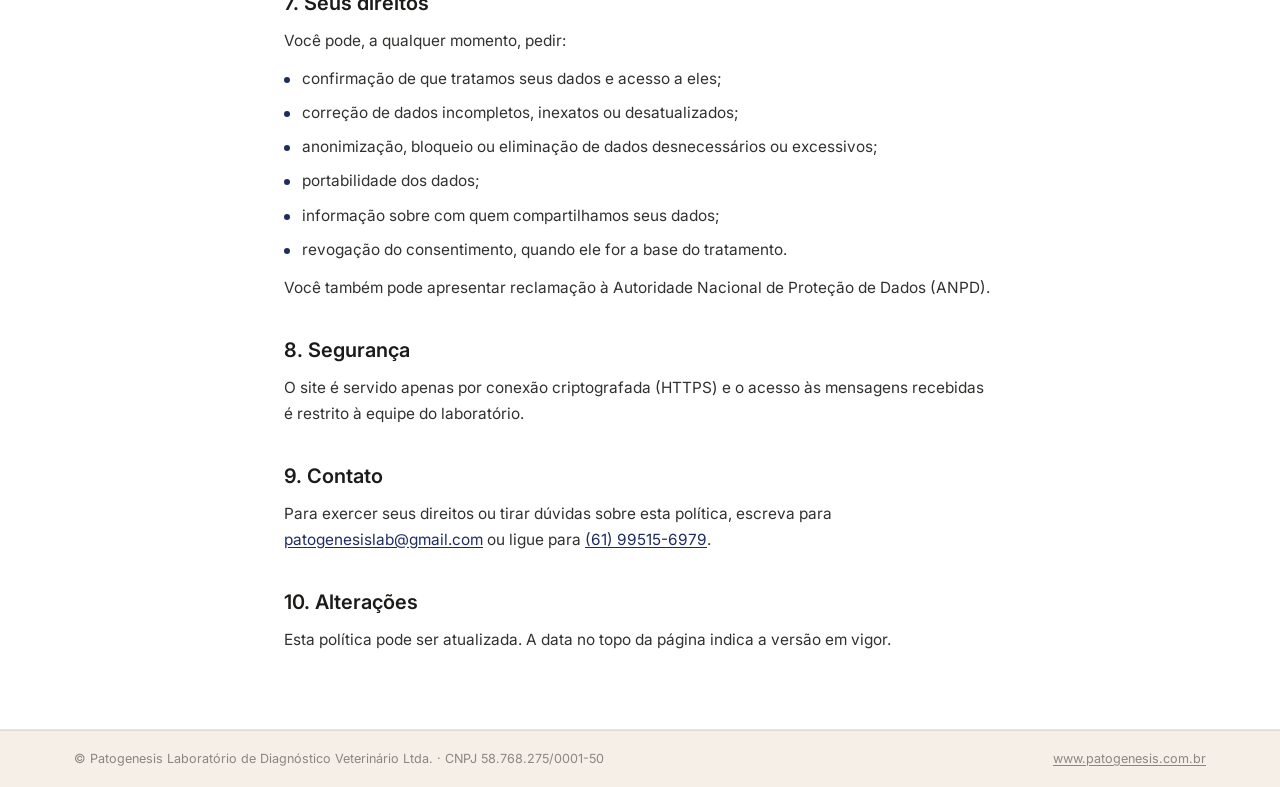
==== commit f5ddb4bb: "fix: site content and styles" ====
--- a/politica-de-privacidade.html
+++ b/politica-de-privacidade.html
@@ -5,7 +5,7 @@
 <meta name="viewport" content="width=device-width, initial-scale=1" />
 <title>Política de Privacidade — Patogenesis</title>
 <meta name="description" content="Como o Patogenesis Laboratório de Diagnóstico Veterinário coleta, usa e protege dados pessoais, conforme a LGPD." />
-<link rel="canonical" href="https://www.patogenesis.com/politica-de-privacidade.html" />
+<link rel="canonical" href="https://www.patogenesis.com.br/politica-de-privacidade.html" />
 <link rel="icon" href="/favicon.ico" sizes="48x48" />
 <link rel="icon" href="/assets/img/icons/favicon-32.png" type="image/png" sizes="32x32" />
 <link rel="apple-touch-icon" href="/apple-touch-icon.png" />
@@ -31,13 +31,13 @@
   <article class="container legal">
     <span class="eyebrow accent">LGPD</span>
     <h1>Política de Privacidade</h1>
-    <p class="updated">Última atualização: 16 de outubro de 2026</p>
+    <p class="updated">Última atualização: 19 de outubro de 2026</p>
 
     <h2>1. Quem somos</h2>
-    <p>Este site pertence ao <strong>Patogenesis Laboratório de Diagnóstico Veterinário</strong>,
-      SGAS 910, Edifício Mix Park Sul, Bloco E, sala 46, Asa Sul, Brasília - DF, 70390-100<!--
-      TODO: incluir razão social e CNPJ aqui -->, responsável (controlador) pelos dados pessoais tratados por meio dele, nos termos da
-      Lei Geral de Proteção de Dados Pessoais (Lei nº 13.709/2018 — LGPD).</p>
+    <p>Este site pertence ao <strong>Patogenesis Laboratório de Diagnóstico Veterinário Ltda.</strong>,
+      CNPJ 58.768.275/0001-50, registro CRMV-DF DF-00304-SJ, com sede no SGAS 910, Edifício Mix Park Sul,
+      Bloco E, sala 46, Asa Sul, Brasília - DF, 70390-100, responsável (controlador) pelos dados pessoais
+      tratados por meio dele, nos termos da Lei Geral de Proteção de Dados Pessoais (Lei nº 13.709/2018 — LGPD).</p>
 
     <h2>2. Quais dados coletamos</h2>
     <ul>
@@ -108,8 +108,8 @@
 <footer class="site-footer">
   <div class="footer-bottom">
     <div class="container">
-      <span>© Patogenesis Laboratório de Diagnóstico Veterinário. Todos os direitos reservados.</span>
-      <a href="/">www.patogenesis.com</a>
+      <span>© Patogenesis Laboratório de Diagnóstico Veterinário Ltda. · CNPJ 58.768.275/0001-50</span>
+      <a href="/">www.patogenesis.com.br</a>
     </div>
   </div>
 </footer>
--- a/assets/css/styles.css
+++ b/assets/css/styles.css
@@ -478,7 +478,7 @@
 
 .field{ display:block; margin-bottom:16px; border:0; padding:0; }
 .field-row{ display:grid; grid-template-columns:1fr 1fr; gap:14px; }
-.field label,.field legend{ display:block; font-size:13px; font-weight:600; color:var(--ink-2); margin-bottom:7px; padding:0; }
+.field label{ display:block; font-size:13px; font-weight:600; color:var(--ink-2); margin-bottom:7px; padding:0; }
 .field input,.field select,.field textarea{
   width:100%; padding:11px 14px; font:inherit; font-size:14.5px; color:var(--ink);
   background:#fff; border:1.5px solid var(--line-2); border-radius:10px;
@@ -494,18 +494,6 @@
 .err{ display:none; margin-top:6px; font-size:12.4px; color:#d9483b; }
 .field.invalid .err{ display:block; }
 .form-note{ margin-top:12px; font-size:12.3px; color:var(--muted-2); text-align:center; }
-
-.chips{ display:flex; flex-wrap:wrap; gap:8px; }
-.chip{ position:relative; cursor:pointer; }
-.chip input{ position:absolute; opacity:0; width:0; height:0; }
-.chip span{
-  display:inline-block; padding:8px 14px; border-radius:999px; font-size:13.2px; font-weight:500;
-  border:1.5px solid var(--line-2); background:#fff; color:var(--ink-2);
-  transition:all .2s var(--ease);
-}
-.chip:hover span{ border-color:var(--brand); color:var(--brand); }
-.chip input:checked + span{ background:var(--brand); border-color:var(--brand); color:#fff; }
-.chip input:focus-visible + span{ outline:2px solid var(--brand); outline-offset:2px; }
 
 /* ---------------- Footer ---------------- */
 .site-footer{ background:var(--cream-2); border-top:1px solid var(--line); }
@@ -533,8 +521,8 @@
 
 .footer-bottom{ border-top:1px solid var(--line-2); }
 .footer-bottom .container{ display:flex; justify-content:space-between; align-items:center; gap:16px; flex-wrap:wrap; padding-block:18px; font-size:12.6px; color:var(--muted-2); }
+.f-legal{ display:grid; gap:2px; }
 .dev{ display:inline-flex; align-items:center; gap:6px; }
-.dev .i{ width:12px; height:12px; color:var(--brand); }
 
 /* ---------------- FABs ---------------- */
 .fab{
@@ -578,17 +566,7 @@
 .modal-close svg{ width:19px; height:19px; }
 .modal-close:hover{ background:var(--brand); color:#fff; transform:rotate(90deg); }
 
-.modal-head{ margin-bottom:22px; }
-.modal-head h3{ font-size:25px; }
-.modal-head p{ margin-top:8px; font-size:14.2px; color:var(--muted); }
 .modal-actions{ display:flex; gap:12px; justify-content:flex-end; margin-top:22px; flex-wrap:wrap; }
-.modal-actions.center{ justify-content:center; }
-
-.modal-success{ text-align:center; padding:24px 0; }
-.modal-success .ok{ display:grid; place-items:center; width:64px; height:64px; margin:0 auto 18px; border-radius:50%; background:var(--brand-tint); color:var(--brand); }
-.modal-success .ok svg{ width:32px; height:32px; stroke-width:2.2; }
-.modal-success h3{ font-size:24px; }
-.modal-success p{ margin-top:10px; color:var(--muted); font-size:14.6px; }
 
 .info-media{ height:190px; overflow:hidden; background:var(--cream-2); }
 .info-media img{ width:100%; height:100%; object-fit:cover; }
